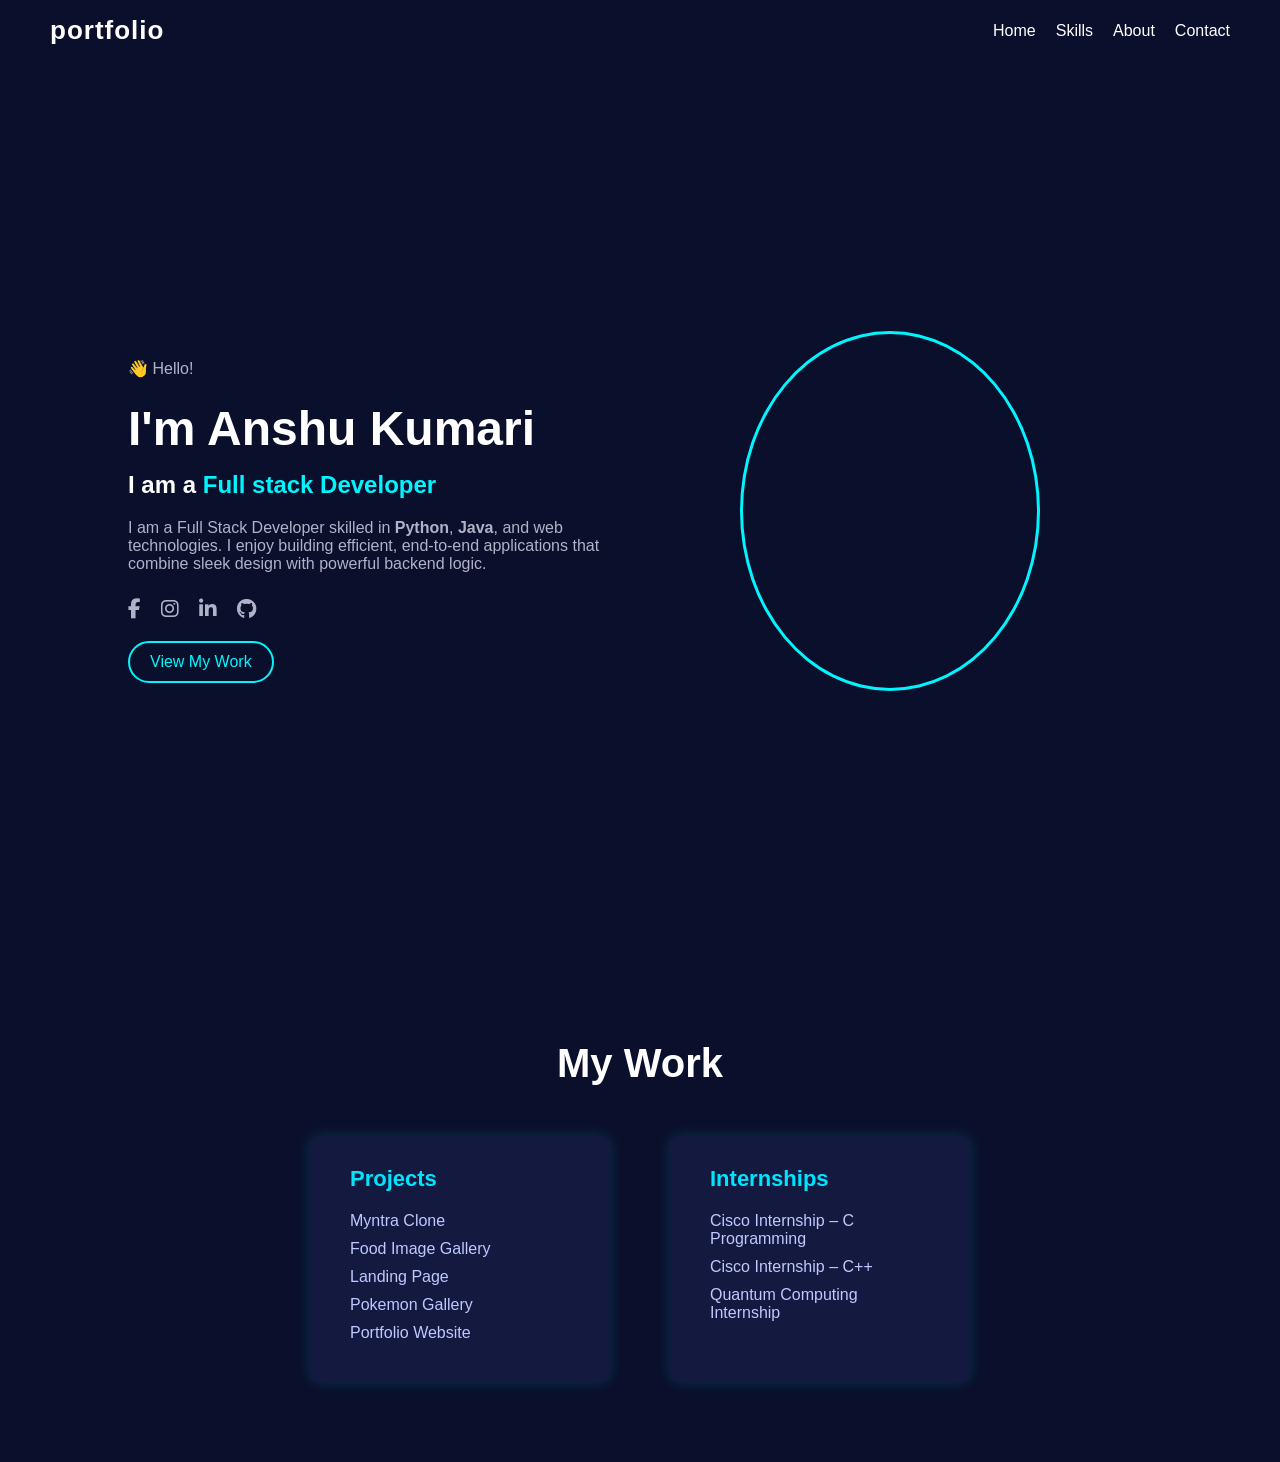
==== index.html @ f8e579d5 "Rename index.HTML to index.html" ====
<!DOCTYPE html>
<html lang="en">
<head>
    <meta charset="UTF-8">
    <meta name="viewport" content="width=device-width, initial-scale=1.0">
    <title> home| shruti</title>

    <link rel="stylesheet" href="main.CSS">

    
    <link rel="stylesheet" href="https://cdnjs.cloudflare.com/ajax/libs/font-awesome/6.5.0/css/all.min.css">

</head>

<body>

       <nav class="navbar">

<h2 class="logo">portfolio</h2>

<ul class="nav-links">
<li><a href="index.HTML">Home</a></li>
<li><a href="skills.HTML">Skills</a></li>
<li><a href="about.HTML">About</a></li>
<li><a href="contact.HTML">Contact</a></li>
</ul>

</nav>

<section class="hero">

    
    <div class="hero-left">

        <p class="hello">👋 Hello!</p>

      <h1>I'm Anshu Kumari</h1>

     <h3>I am a <span>Full stack Developer</span></h3>
       <p>
    I am a Full Stack Developer skilled in <b>Python</b>, <b>Java</b>, and web technologies.
     I enjoy building efficient, end-to-end applications that combine sleek design with 
     powerful backend logic.
</p>
         

        <div class="social-icons">
            <a href="#"><i class="fab fa-facebook-f"></i></a>
            <a href="#"><i class="fab fa-instagram"></i></a>
            <a href="#"><i class="fab fa-linkedin-in"></i></a>
            <a href="#"><i class="fab fa-github"></i></a>
        </div>

        
        <div class="buttons">
            <a href="#work" class="btn-outline">View My Work</a>
        </div>

    </div>


   
    <div class="hero-right">
        <img src="image/profile.jpg" alt="Anshu">
    </div>

</section>
<section id="work">

<h2 class="work-title">My Work</h2>

<div class="work-container">

<!-- Projects -->
<div class="projects">
<h3>Projects</h3>

<ul>
<li>Myntra Clone</li>
<li>Food Image Gallery</li>
<li>Landing Page</li>
<li>Pokemon Gallery</li>
<li>Portfolio Website</li>
</ul>

</div>

<div class="internships">
<h3>Internships</h3>

<ul>
<li>Cisco Internship – C Programming</li>
<li>Cisco Internship – C++</li>
<li>Quantum Computing Internship</li>
</ul>

</div>

</div>

</section>


</body>
</html>
---- main.CSS ----
* {
    margin: 0;
    padding: 0;
    box-sizing: border-box;
    font-family: Arial, sans-serif;
}

nav {
    display: flex;
    justify-content: space-between;
    align-items: center;
    background-color:#0a0f2c;
    padding: 15px 50px;
}

.logo {
    font-family:'Franklin Gothic Medium', 'Arial Narrow', Arial, sans-serif;
    font-size: 26px;
    font-weight: 700;
    color: white;
    letter-spacing: 1px;
}

nav ul {
    list-style: none;
    display: flex;
    gap: 20px;
}

nav ul li a {
    text-decoration: none;
    color: white;
    transition: 0.3s;
}

nav ul li a:hover {
    color: #00adb5;
}

.hey {
    font-size:18px;
    color:#aaa;
    margin-bottom:10px;
}


body {
    background-color: #0a0f2c;
    color: white;
}


.hero {
    display: flex;
    justify-content: space-between;
    align-items: center;   
    padding: 0 10%;
    min-height: 100vh;
}

.hero-left {
    max-width: 500px;
    flex:1;
}

.hero-left h1 {
    font-size:48px;
    font-weight:700;
    margin-bottom:10px;
    line-height: 1.3;
}

.hero-left h3 {
    font-size:24px;
    margin-bottom:15px;
}

.hero-left h3 span {
    color: #00f5ff;
}

.hero-left p {
    margin: 20px 0;
    color: #b0b3c7;
}

.buttons {
    display: flex;
    gap: 15px;
    margin-top: 20px;
}

.btn-outline {
    padding: 10px 20px;
    border: 2px solid #00f5ff;
    border-radius: 30px;
    color: #00f5ff;
    text-decoration: none;
}

.btn-outline:hover {
    background-color: #00f5ff;
    color: #0a0f2c;
}

.btn-solid {
    padding: 10px 20px;
    background-color: #00f5ff;
    border-radius: 30px;
    color: #0a0f2c;
    text-decoration: none;
}

.btn-solid:hover {
    opacity: 0.8;
}

.hero-right {
    display: flex;
    flex:1;
    justify-content: center;
    align-items: center;
}

.hero-right img {
    width: 300px;
    height: 360px;
    object-fit: cover;
    border-radius: 50%;
    border: 3px solid #00f5ff;
}

.buttons {
    display: flex;
    gap: 15px;
    margin-top: 20px;
}

.btn-outline {
    padding: 10px 20px;
    border: 2px solid #00f5ff;
    border-radius: 30px;
    color: #00f5ff;
    text-decoration: none;
}

.btn-outline:hover {
    background-color: #00f5ff;
    color: #0a0f2c;
}

.btn-solid {
    padding: 10px 20px;
    background-color: #00f5ff;
    border-radius: 30px;
    color: #0a0f2c;
    text-decoration: none;
}

.btn-solid:hover {
    opacity: 0.8;
}

.projects {
    padding: 60px 20px;
    text-align: center;
    background-color: white;
}

.projects h2 {
    margin-bottom: 30px;
    font-size: 30px;
}

.project-container {
    display: flex;
    justify-content: center;
    gap: 20px;
    flex-wrap: wrap;
}

.project-card {
    background-color: #f0f0f0;
    padding: 20px;
    width: 280px;
    border-radius: 8px;
}

.project-card:hover {
    transform: translateY(-5px);
    background-color: #e0e0e0;
}

.social-icons {
    margin-top: 25px;
    display: flex;
    gap: 20px;
}

.social-icons a {
    color: #b0b3c7;
    font-size: 20px;
    transition: 0.3s;
}

.social-icons a:hover {
    color: #00f5ff;
    transform: translateY(-3px);
}

.about{
    padding: 80px 10%;
}

.about-container{
    display: flex;
    align-items: center;
    justify-content: space-between;
    gap: 60px;
}

.about-img img{
    width: 300px;
    border-radius: 10px;
}

.about-text h2{
    font-size: 40px;
    margin-bottom: 10px;
}

.about-text h4 {
    color: #ff4d5a;
    margin-bottom: 15px;
}

.about-text span {
    color: #00e6ff;
}

.about-text p {
    color: #bfbfbf;
    line-height: 1.6;
    margin-bottom: 15px;
}

.my-skill {
    display: grid;
    grid-template-columns: repeat(2,1fr);
    gap: 10px;
    margin-top: 15px;
}

.my-skill p {
    font-weight: 500;
}

.contact-btn {
    display: inline-block;
    margin-top: 20px;
    padding: 10px 20px;
    background: #ff4d5a;
    color: white;
    border-radius: 5px;
    text-decoration: none;
}

.skills {
text-align:center;
padding:100px 20px;
background:#0a0f2c;
color:white;
}

.skills-header h1 {
font-size:40px;
margin-bottom:10px;
}

.skills-header p {
max-width:600px;
margin-left:auto;
margin-right:auto;
}


.skills-container {
display:flex;
justify-content:center;
align-items:center;
gap:60px;
flex-wrap:wrap;
margin: 60px;
}



.skill {
text-align:center;
width:180px;
}



.circle {
width:130px;
height:130px;
border-radius:50%;
display:flex;
align-items:center;
justify-content:center;
font-weight:bold;
font-size:22px;
margin:auto;
color:white;
background:#1a214a;
}



.html {
border:6px solid #ff6b6b;
background:conic-gradient(#00e5ff 0% 95%, #1a214a 95% 100%);
}

.css {
border:6px solid #4ecdc4;
background:conic-gradient(#7c3aed 0% 80%, #1a214a 80% 100%);
}

.js {
border:6px solid #ffd93d;
background:conic-gradient(#facc15 0% 60%, #1a214a 60% 100%);
}

.cpp {
border:6px solid #6c5ce7;
background:conic-gradient(#22c55e 0% 70%, #1a214a 70% 100%);
}

.skill h3 {
margin-top:15px;
}

.skill p {
font-size:14px;
color:#9aa5ff;
margin-top:5px;
}

#work{
padding:80px 10%;
background:#0a0f2c;
color:white;
text-align:center;
}



.work-title{
font-size:40px;
margin-bottom:50px;
}


.work-container{
display:flex;
justify-content:center;
gap:60px;
flex-wrap:wrap;
}


.projects,
.internships{
background:#141a3f;
padding:30px 40px;
border-radius:10px;
width:300px;
text-align:left;
box-shadow:0 0 15px rgba(0,255,255,0.15);
}


.projects h3,
.internships h3{
margin-bottom:20px;
font-size:22px;
color:#00e5ff;
}


.projects ul,
.internships ul{
list-style:none;
padding:0;
}

.projects li,
.internships li{
margin-bottom:10px;
color:#bfc8ff;
}

.hero1 {
text-align:center;
padding:80px 10%;
color:white;
}

.contact-links{
display:flex;
justify-content:center;
gap:60px;
margin-top:60px;
flex-wrap:wrap;
}

.contact-item{
text-align:center;
}

.contact-item i{
font-size:50px;
color:#00e5ff;
margin-bottom:10px;
}

.contact-item p{
color:#bfc8ff;
}

@media (max-width: 768px) {
    .hero {
        flex-direction: column;
        text-align: center;
    }

    .hero-right {
        margin-top: 40px;
    }
}
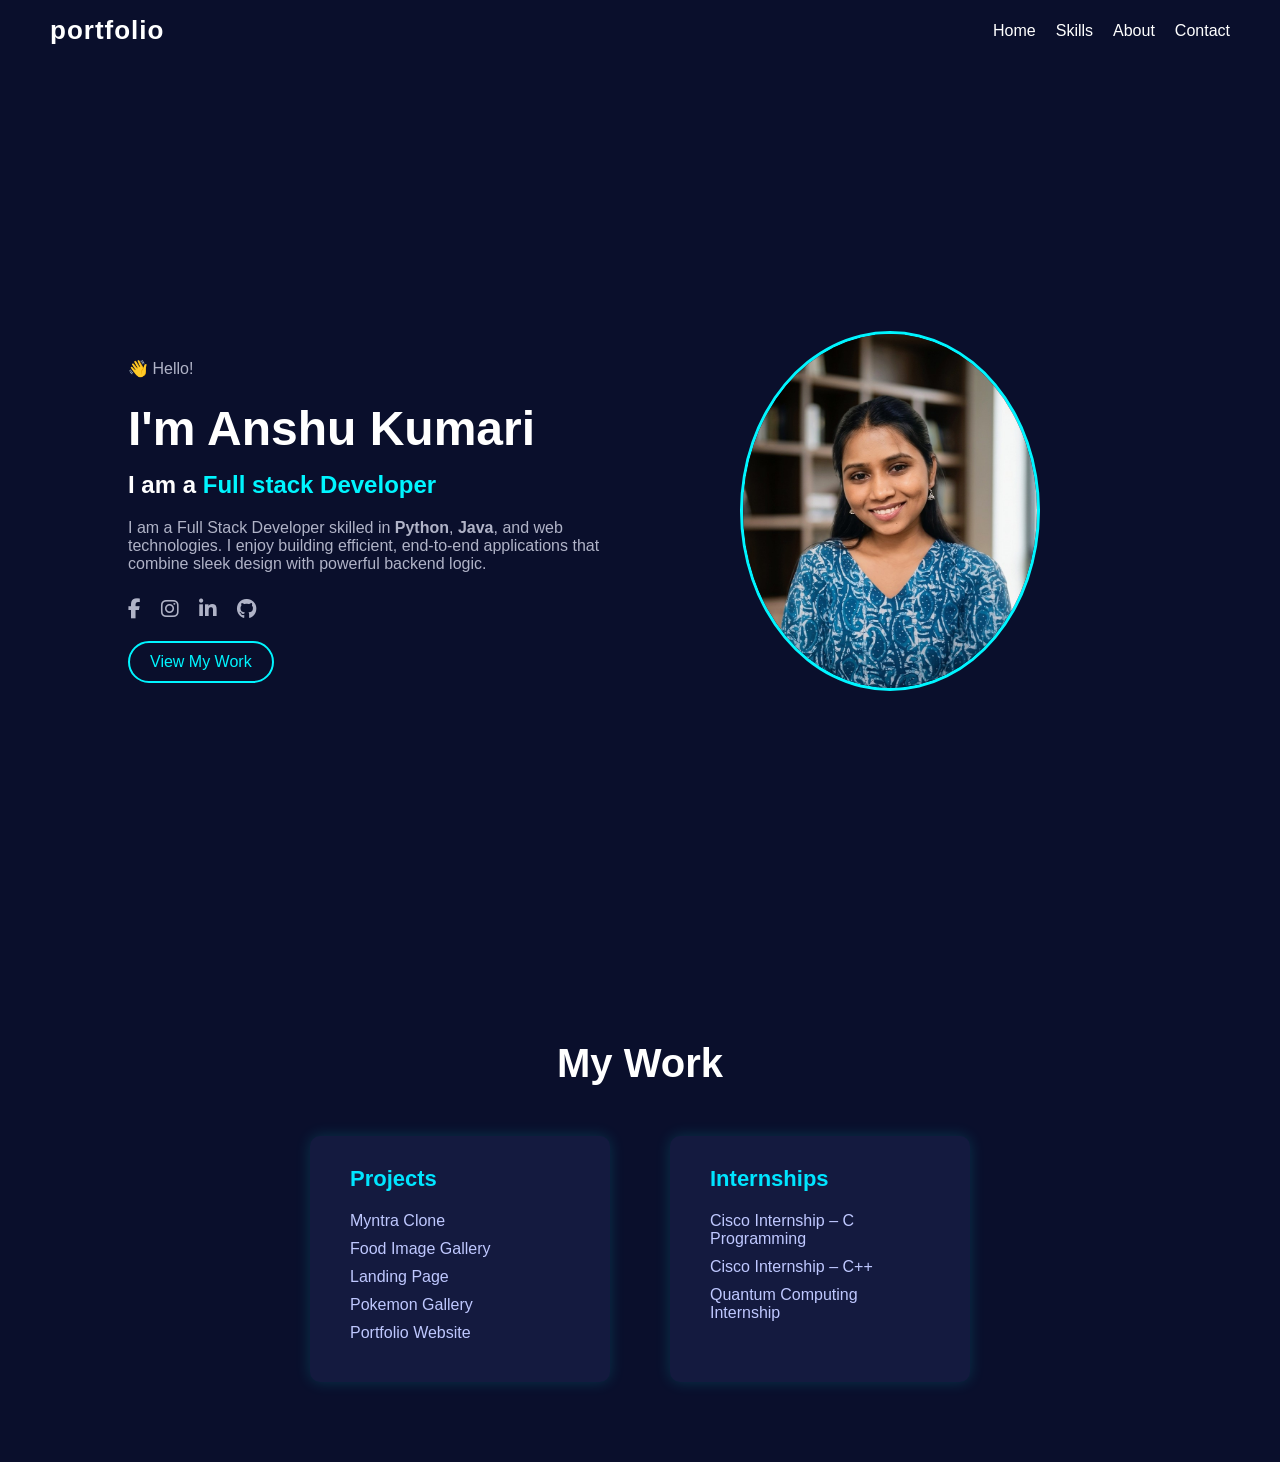
==== commit 485b9b05: "Update index.html" ====
--- a/index.html
+++ b/index.html
@@ -3,9 +3,9 @@
 <head>
     <meta charset="UTF-8">
     <meta name="viewport" content="width=device-width, initial-scale=1.0">
-    <title> home| shruti</title>
+    <title> home| anshu</title>
 
-    <link rel="stylesheet" href="main.CSS">
+    <link rel="stylesheet" href="main.css">
 
     
     <link rel="stylesheet" href="https://cdnjs.cloudflare.com/ajax/libs/font-awesome/6.5.0/css/all.min.css">
@@ -19,10 +19,10 @@
 <h2 class="logo">portfolio</h2>
 
 <ul class="nav-links">
-<li><a href="index.HTML">Home</a></li>
-<li><a href="skills.HTML">Skills</a></li>
-<li><a href="about.HTML">About</a></li>
-<li><a href="contact.HTML">Contact</a></li>
+<li><a href="index.html">Home</a></li>
+<li><a href="skills.html">Skills</a></li>
+<li><a href="about.html">About</a></li>
+<li><a href="contact.html">Contact</a></li>
 </ul>
 
 </nav>
@@ -61,7 +61,7 @@
 
    
     <div class="hero-right">
-        <img src="image/profile.jpg" alt="Anshu">
+        <img src="profile.jpg" alt="Anshu">
     </div>
 
 </section>
--- a/main.css
+++ b/main.css
@@ -0,0 +1,442 @@
+* {
+    margin: 0;
+    padding: 0;
+    box-sizing: border-box;
+    font-family: Arial, sans-serif;
+}
+
+nav {
+    display: flex;
+    justify-content: space-between;
+    align-items: center;
+    background-color:#0a0f2c;
+    padding: 15px 50px;
+}
+
+.logo {
+    font-family:'Franklin Gothic Medium', 'Arial Narrow', Arial, sans-serif;
+    font-size: 26px;
+    font-weight: 700;
+    color: white;
+    letter-spacing: 1px;
+}
+
+nav ul {
+    list-style: none;
+    display: flex;
+    gap: 20px;
+}
+
+nav ul li a {
+    text-decoration: none;
+    color: white;
+    transition: 0.3s;
+}
+
+nav ul li a:hover {
+    color: #00adb5;
+}
+
+.hey {
+    font-size:18px;
+    color:#aaa;
+    margin-bottom:10px;
+}
+
+
+body {
+    background-color: #0a0f2c;
+    color: white;
+}
+
+
+.hero {
+    display: flex;
+    justify-content: space-between;
+    align-items: center;   
+    padding: 0 10%;
+    min-height: 100vh;
+}
+
+.hero-left {
+    max-width: 500px;
+    flex:1;
+}
+
+.hero-left h1 {
+    font-size:48px;
+    font-weight:700;
+    margin-bottom:10px;
+    line-height: 1.3;
+}
+
+.hero-left h3 {
+    font-size:24px;
+    margin-bottom:15px;
+}
+
+.hero-left h3 span {
+    color: #00f5ff;
+}
+
+.hero-left p {
+    margin: 20px 0;
+    color: #b0b3c7;
+}
+
+.buttons {
+    display: flex;
+    gap: 15px;
+    margin-top: 20px;
+}
+
+.btn-outline {
+    padding: 10px 20px;
+    border: 2px solid #00f5ff;
+    border-radius: 30px;
+    color: #00f5ff;
+    text-decoration: none;
+}
+
+.btn-outline:hover {
+    background-color: #00f5ff;
+    color: #0a0f2c;
+}
+
+.btn-solid {
+    padding: 10px 20px;
+    background-color: #00f5ff;
+    border-radius: 30px;
+    color: #0a0f2c;
+    text-decoration: none;
+}
+
+.btn-solid:hover {
+    opacity: 0.8;
+}
+
+.hero-right {
+    display: flex;
+    flex:1;
+    justify-content: center;
+    align-items: center;
+}
+
+.hero-right img {
+    width: 300px;
+    height: 360px;
+    object-fit: cover;
+    border-radius: 50%;
+    border: 3px solid #00f5ff;
+}
+
+.buttons {
+    display: flex;
+    gap: 15px;
+    margin-top: 20px;
+}
+
+.btn-outline {
+    padding: 10px 20px;
+    border: 2px solid #00f5ff;
+    border-radius: 30px;
+    color: #00f5ff;
+    text-decoration: none;
+}
+
+.btn-outline:hover {
+    background-color: #00f5ff;
+    color: #0a0f2c;
+}
+
+.btn-solid {
+    padding: 10px 20px;
+    background-color: #00f5ff;
+    border-radius: 30px;
+    color: #0a0f2c;
+    text-decoration: none;
+}
+
+.btn-solid:hover {
+    opacity: 0.8;
+}
+
+.projects {
+    padding: 60px 20px;
+    text-align: center;
+    background-color: white;
+}
+
+.projects h2 {
+    margin-bottom: 30px;
+    font-size: 30px;
+}
+
+.project-container {
+    display: flex;
+    justify-content: center;
+    gap: 20px;
+    flex-wrap: wrap;
+}
+
+.project-card {
+    background-color: #f0f0f0;
+    padding: 20px;
+    width: 280px;
+    border-radius: 8px;
+}
+
+.project-card:hover {
+    transform: translateY(-5px);
+    background-color: #e0e0e0;
+}
+
+.social-icons {
+    margin-top: 25px;
+    display: flex;
+    gap: 20px;
+}
+
+.social-icons a {
+    color: #b0b3c7;
+    font-size: 20px;
+    transition: 0.3s;
+}
+
+.social-icons a:hover {
+    color: #00f5ff;
+    transform: translateY(-3px);
+}
+
+.about{
+    padding: 80px 10%;
+}
+
+.about-container{
+    display: flex;
+    align-items: center;
+    justify-content: space-between;
+    gap: 60px;
+}
+
+.about-img img{
+    width: 300px;
+    border-radius: 10px;
+}
+
+.about-text h2{
+    font-size: 40px;
+    margin-bottom: 10px;
+}
+
+.about-text h4 {
+    color: #ff4d5a;
+    margin-bottom: 15px;
+}
+
+.about-text span {
+    color: #00e6ff;
+}
+
+.about-text p {
+    color: #bfbfbf;
+    line-height: 1.6;
+    margin-bottom: 15px;
+}
+
+.my-skill {
+    display: grid;
+    grid-template-columns: repeat(2,1fr);
+    gap: 10px;
+    margin-top: 15px;
+}
+
+.my-skill p {
+    font-weight: 500;
+}
+
+.contact-btn {
+    display: inline-block;
+    margin-top: 20px;
+    padding: 10px 20px;
+    background: #ff4d5a;
+    color: white;
+    border-radius: 5px;
+    text-decoration: none;
+}
+
+.skills {
+text-align:center;
+padding:100px 20px;
+background:#0a0f2c;
+color:white;
+}
+
+.skills-header h1 {
+font-size:40px;
+margin-bottom:10px;
+}
+
+.skills-header p {
+max-width:600px;
+margin-left:auto;
+margin-right:auto;
+}
+
+
+.skills-container {
+display:flex;
+justify-content:center;
+align-items:center;
+gap:60px;
+flex-wrap:wrap;
+margin: 60px;
+}
+
+
+
+.skill {
+text-align:center;
+width:180px;
+}
+
+
+
+.circle {
+width:130px;
+height:130px;
+border-radius:50%;
+display:flex;
+align-items:center;
+justify-content:center;
+font-weight:bold;
+font-size:22px;
+margin:auto;
+color:white;
+background:#1a214a;
+}
+
+
+
+.html {
+border:6px solid #ff6b6b;
+background:conic-gradient(#00e5ff 0% 95%, #1a214a 95% 100%);
+}
+
+.css {
+border:6px solid #4ecdc4;
+background:conic-gradient(#7c3aed 0% 80%, #1a214a 80% 100%);
+}
+
+.js {
+border:6px solid #ffd93d;
+background:conic-gradient(#facc15 0% 60%, #1a214a 60% 100%);
+}
+
+.cpp {
+border:6px solid #6c5ce7;
+background:conic-gradient(#22c55e 0% 70%, #1a214a 70% 100%);
+}
+
+.skill h3 {
+margin-top:15px;
+}
+
+.skill p {
+font-size:14px;
+color:#9aa5ff;
+margin-top:5px;
+}
+
+#work{
+padding:80px 10%;
+background:#0a0f2c;
+color:white;
+text-align:center;
+}
+
+
+
+.work-title{
+font-size:40px;
+margin-bottom:50px;
+}
+
+
+.work-container{
+display:flex;
+justify-content:center;
+gap:60px;
+flex-wrap:wrap;
+}
+
+
+.projects,
+.internships{
+background:#141a3f;
+padding:30px 40px;
+border-radius:10px;
+width:300px;
+text-align:left;
+box-shadow:0 0 15px rgba(0,255,255,0.15);
+}
+
+
+.projects h3,
+.internships h3{
+margin-bottom:20px;
+font-size:22px;
+color:#00e5ff;
+}
+
+
+.projects ul,
+.internships ul{
+list-style:none;
+padding:0;
+}
+
+.projects li,
+.internships li{
+margin-bottom:10px;
+color:#bfc8ff;
+}
+
+.hero1 {
+text-align:center;
+padding:80px 10%;
+color:white;
+}
+
+.contact-links{
+display:flex;
+justify-content:center;
+gap:60px;
+margin-top:60px;
+flex-wrap:wrap;
+}
+
+.contact-item{
+text-align:center;
+}
+
+.contact-item i{
+font-size:50px;
+color:#00e5ff;
+margin-bottom:10px;
+}
+
+.contact-item p{
+color:#bfc8ff;
+}
+
+@media (max-width: 768px) {
+    .hero {
+        flex-direction: column;
+        text-align: center;
+    }
+
+    .hero-right {
+        margin-top: 40px;
+    }
+}
